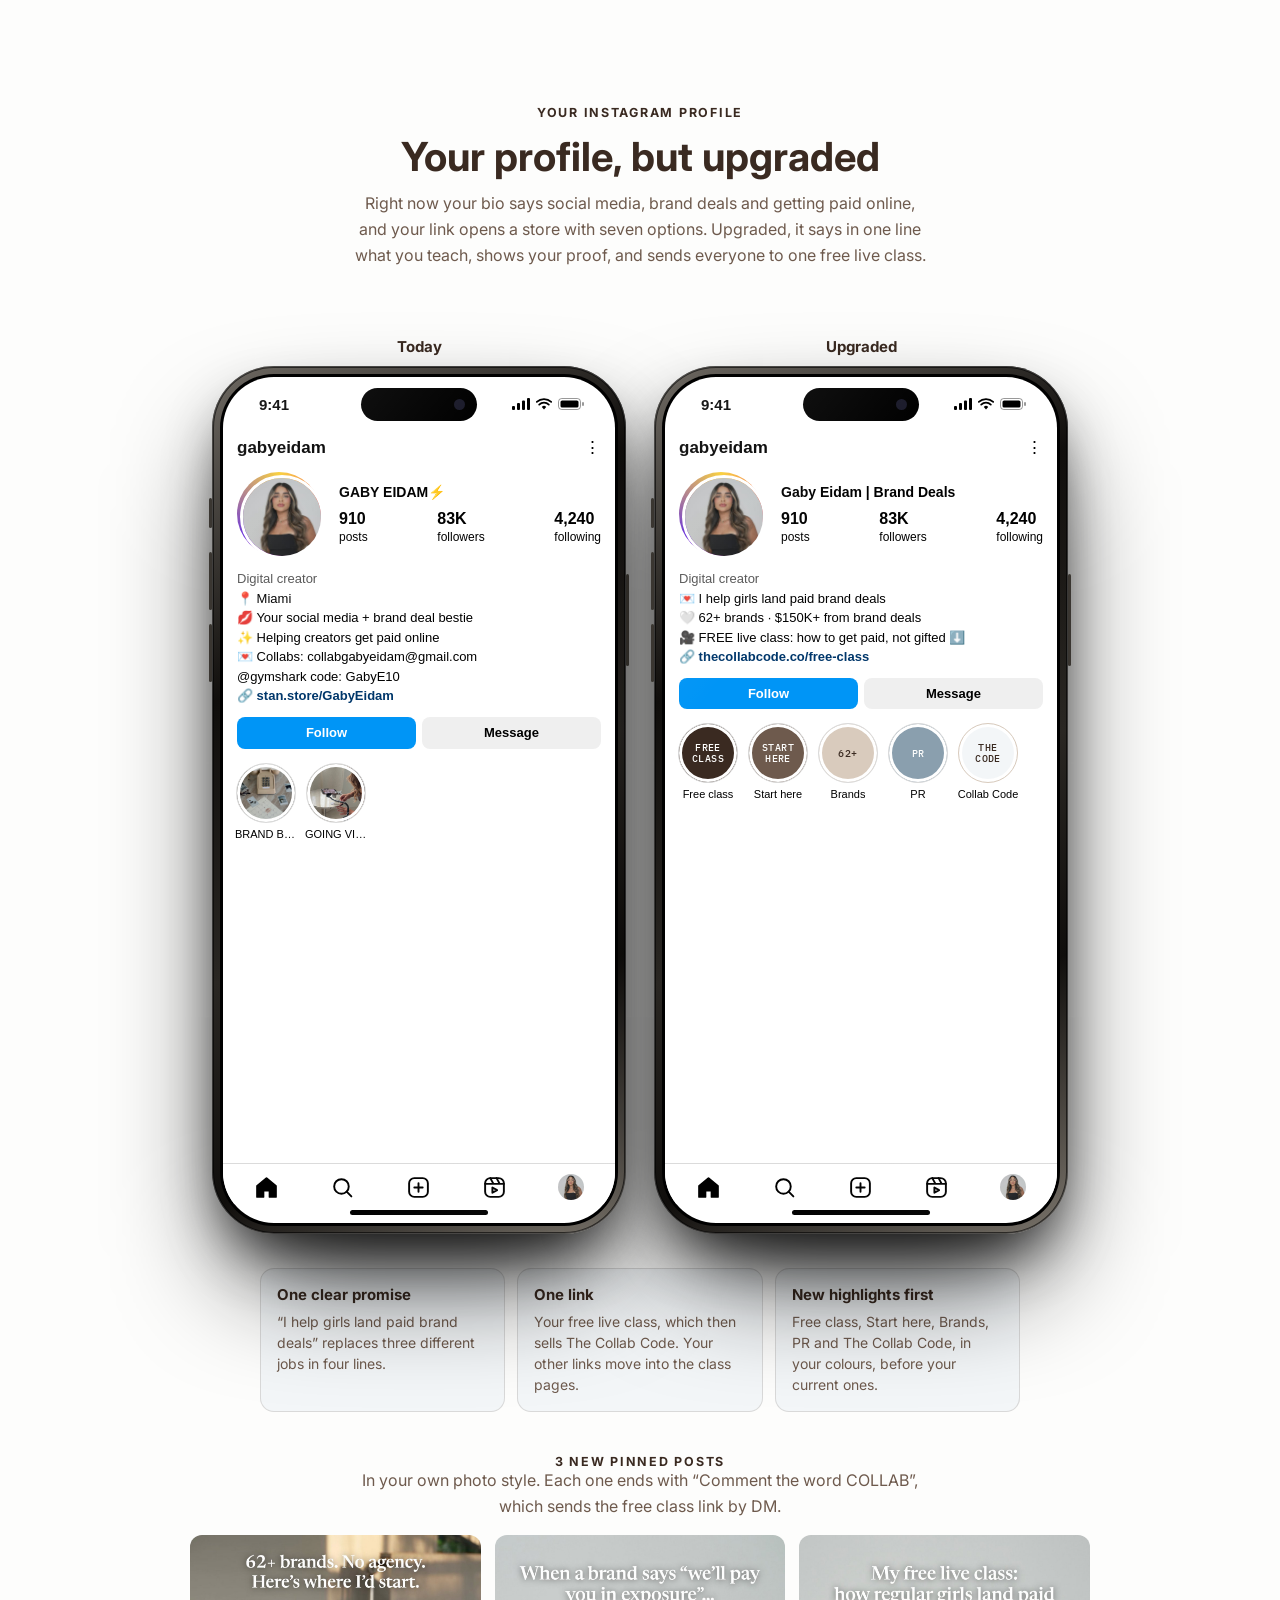
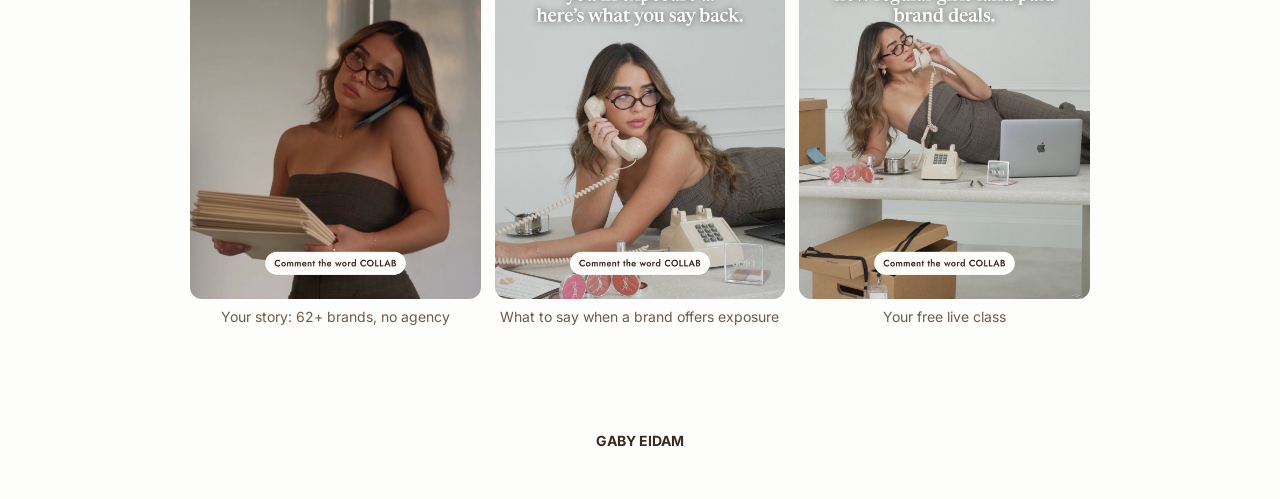
==== ig-profile/index.html @ 68d28402 "Gaby Eidam pitch site Co-Authored-By: Claude Opus 5.5 <noreply@anthropic.com>" ====
<!doctype html>
<html lang="en">
<head>
  <meta charset="utf-8" />
  <meta name="viewport" content="width=device-width, initial-scale=1" />
  <title>Instagram profile &middot; Gaby Eidam</title>
  <meta name="robots" content="noindex" />
  <link rel="icon" href="../assets/img/favicon.png" type="image/png" />
  <link rel="apple-touch-icon" href="../assets/img/apple-touch-icon.png" />
  <link rel="preconnect" href="https://fonts.googleapis.com" /><link href="https://fonts.googleapis.com/css2?family=Inter:wght@400;600;700&display=swap" rel="stylesheet" />
  <style>@font-face{font-family:"SF Pro Display Bold";src:url("https://framerusercontent.com/assets/e2xSj9IcJ8dsIvELAZDx3LfWno.woff2");font-display:swap;font-weight:700}</style>
  <link rel="stylesheet" href="../assets/phone-prof.css" />
  <style>
  html,body{background:#fdfdfc;color:#3a2a21;margin:0}
  .sa__intro{text-align:center;padding:44px 16px 12px}
  .eyebrow{color:#3a2a21;font:700 .78rem/1 Inter,sans-serif;letter-spacing:.14em;text-transform:uppercase;margin:0}
  .sa__title{font:700 clamp(28px,5vw,40px)/1.1 "SF Pro Display Bold",Inter,sans-serif;margin:.4em 0 .3em;color:#3a2a21}
  .sa__note{color:#6e5a4d;max-width:580px;margin:0 auto 14px;font:400 16px/1.6 Inter,sans-serif}
  .ads2{display:flex;flex-wrap:wrap;justify-content:center;gap:28px}.stage .ads2{width:min(1280px,calc(100vw - 32px))}.ads2>div{min-width:0}
  .adlab{text-align:center;font:700 15px/1 Inter,sans-serif;color:#3a2a21;margin:0 0 12px}.adlab.new{color:#3a2a21}
  .why{max-width:760px;margin:34px auto 0;padding:0 16px;display:grid;grid-template-columns:repeat(3,minmax(0,1fr));gap:12px}
  .why div{background:#f3f6f8;border:1px solid rgba(58,42,33,.14);border-radius:14px;padding:16px}
  .why b{display:block;font:700 15px/1.3 "SF Pro Display Bold",Inter,sans-serif;margin-bottom:6px}.why span{font:400 14px/1.5 Inter,sans-serif;color:#6e5a4d}
  @media(max-width:700px){.why{grid-template-columns:1fr}}
  .brandfoot{text-align:center;padding:34px 16px 50px;color:#6e5a4d;font:400 14px Inter,sans-serif}.brandfoot b{color:#3a2a21}
  .hli i{font-size:18px}
  </style>
<style>
.feed--prof{overflow:hidden}.prof{font:13px/1.35 -apple-system,"Helvetica Neue",Arial,sans-serif;color:#000;background:#fff}
.ptop{display:flex;justify-content:space-between;padding:6px 14px 8px;font-size:17px}.ptop b{font-weight:700}
.phead{display:flex;align-items:center;gap:18px;padding:4px 14px}.pav{width:78px;height:78px;border-radius:50%;padding:3px;background:conic-gradient(#f9ce34,#ee2a7b,#6228d7,#f9ce34);flex:none}
.pav img{width:100%;height:100%;border-radius:50%;object-fit:cover;border:3px solid #fff}
.pright{flex:1;min-width:0;display:flex;flex-direction:column;gap:6px}.pname{font-size:14px}.pstats{display:flex;justify-content:space-between}.pstats span{align-items:flex-start!important}.pstats span{display:flex;flex-direction:column;align-items:center;font-size:12px}.pstats b{font-size:16px}
.pbio{padding:8px 14px 0}.pbio p{margin:2px 0}.pcat{color:#555}.plink{color:#00376b;font-weight:600;word-break:break-all}
.pbtn{display:flex;gap:6px;padding:10px 14px}.pbtn span{flex:1;text-align:center;background:#efefef;border-radius:8px;padding:7px 0;font-weight:600}.pbtn .fol{background:#0095f6;color:#fff}
.hl{display:flex;gap:12px;padding:4px 14px 10px;overflow:hidden}.hli{display:flex;flex-direction:column;align-items:center;gap:4px;width:58px;flex:none}
.hli i{width:58px;height:58px;border-radius:50%;border:1px solid #dbdbdb;box-shadow:inset 0 0 0 3px #fff;display:flex;align-items:center;justify-content:center;color:#fff;font-style:normal;font-size:20px}
.hli b{font-weight:400;font-size:11px;white-space:nowrap;overflow:hidden;text-overflow:ellipsis;max-width:62px}
.ptabs{display:flex;border-top:1px solid #dbdbdb}.ptabs span{flex:1;text-align:center;padding:8px 0;color:#999;font-size:16px}.ptabs .on{color:#000;border-bottom:1px solid #000}
.grid3{display:grid;grid-template-columns:repeat(3,1fr);gap:2px}.gc{position:relative;aspect-ratio:4/5;overflow:hidden;background:#eee}.gc img{width:100%;height:100%;object-fit:cover;display:block}
.gc .pin,.gc .rl{position:absolute;top:6px;right:6px;width:16px;height:16px;filter:drop-shadow(0 1px 2px rgba(0,0,0,.5))}.gc .rl{right:6px}.gc .pin+.rl{right:26px}
</style>
<style>.sh{max-width:900px;margin:44px auto 0;padding:0 20px;text-align:center}.sh__row{display:flex;gap:14px;justify-content:center;margin:16px 0 14px}.sh__row img{width:min(30%,220px);aspect-ratio:9/16;object-fit:cover;border-radius:14px;box-shadow:0 18px 36px -22px rgba(30,26,34,.45)}.sh__note{font-family:Inter,sans-serif;color:var(--muted,#6e5a4d);max-width:520px;margin:0 auto;line-height:1.55}</style>

<link href="https://fonts.googleapis.com/css2?family=IBM+Plex+Mono:wght@500&display=swap" rel="stylesheet">
<style>
.hli i{line-height:1.1}
.pins{max-width:900px;margin:44px auto 0;padding:0 16px;text-align:center}
.pins__row{display:grid;grid-template-columns:repeat(3,minmax(0,1fr));gap:14px;margin-top:16px}
.pins figure{margin:0}.pins img{width:100%;aspect-ratio:4/5;object-fit:cover;border-radius:12px;display:block}
.pins figcaption{font:400 14px/1.4 Inter,sans-serif;color:#6e5a4d;margin-top:8px}
@media(max-width:640px){.pins__row{grid-template-columns:1fr;max-width:340px;margin-inline:auto}}
</style>
</head>
<body>
  <main class="page">
    <section class="sa">
      <div class="sa__intro">
        <p class="eyebrow">Your Instagram profile</p>
        <h1 class="sa__title">Your profile, but upgraded</h1>
        <p class="sa__note">Right now your bio says social media, brand deals and getting paid online, and your link opens a store with seven options. Upgraded, it says in one line what you teach, shows your proof, and sends everyone to one free live class.</p>
      </div>
      <div class="stage"><div class="ads2"><div class="adcol"><p class="adlab">Today</p><div class="phone-wrap" id="pf1"><div class="iphone"><span class="btn-side l" style="top:132px;height:30px"></span><span class="btn-side l" style="top:186px;height:58px"></span><span class="btn-side l" style="top:258px;height:58px"></span><span class="btn-side r" style="top:208px;height:92px"></span><div class="screen"><div class="status"><span>9:41</span><span class="island"></span><span class="ic"><svg viewBox="0 0 18 12"><rect x="0" y="8" width="3" height="4" rx="1" fill="#000"/><rect x="5" y="5" width="3" height="7" rx="1" fill="#000"/><rect x="10" y="2.5" width="3" height="9.5" rx="1" fill="#000"/><rect x="15" y="0" width="3" height="12" rx="1" fill="#000"/></svg><svg viewBox="0 0 16 12"><path d="M8 11.5l2.2-2.6a3.2 3.2 0 0 0-4.4 0z" fill="#000"/><path d="M3.2 6.6a6.8 6.8 0 0 1 9.6 0" stroke="#000" stroke-width="1.8" fill="none" stroke-linecap="round"/><path d="M.8 3.9a10.5 10.5 0 0 1 14.4 0" stroke="#000" stroke-width="1.8" fill="none" stroke-linecap="round"/></svg><svg viewBox="0 0 27 12"><rect x=".5" y=".5" width="22" height="11" rx="3.2" fill="none" stroke="#000" opacity=".4"/><rect x="2.5" y="2.5" width="18" height="7" rx="1.6" fill="#000"/><rect x="24" y="4" width="2" height="4" rx="1" fill="#000" opacity=".4"/></svg></span></div>
              <div class="feed feed--prof"><div class="prof">
  <div class="ptop"><b>gabyeidam</b><span>&#8942;</span></div>
  <div class="phead"><span class="pav"><img src="../assets/img/pfp.jpg" alt=""></span>
    <div class="pright"><b class="pname">GABY EIDAM&#9889;&#65039;</b><div class="pstats"><span><b>910</b>posts</span><span><b>83K</b>followers</span><span><b>4,240</b>following</span></div></div></div>
  <div class="pbio"><p class="pcat">Digital creator</p><p>&#128205; Miami</p><p>&#128139; Your social media + brand deal bestie</p><p>&#10024; Helping creators get paid online</p><p>&#128140; Collabs: collabgabyeidam@gmail.com</p><p>@gymshark code: GabyE10</p><p class="plink">&#128279; stan.store/GabyEidam</p></div>
  <div class="pbtn"><span class="fol">Follow</span><span>Message</span></div>
  <div class="hl"><span class="hli"><i style="background:url(../assets/img/deck/g-file.jpg) center 25%/cover"></i><b>BRAND BLUEPRINT</b></span><span class="hli"><i style="background:url(../assets/img/deck/g-ring.jpg) center 25%/cover"></i><b>GOING VIRAL</b></span></div>
</div></div><div class="tabbar"><svg viewBox="0 0 24 24"><path d="M3 10.5L12 3l9 7.5V21h-6v-6H9v6H3z" fill="#000"/></svg><svg viewBox="0 0 24 24"><circle cx="11" cy="11" r="7"/><path d="M20.5 20.5l-4.5-4.5"/></svg><svg viewBox="0 0 24 24"><rect x="3" y="3" width="18" height="18" rx="5"/><path d="M12 8v8M8 12h8"/></svg><svg viewBox="0 0 24 24"><rect x="3" y="3" width="18" height="18" rx="5"/><path d="M3 8.5h18M8 3l3 5.5M14 3l3 5.5M10 12v5l4.5-2.5z"/></svg><img class="me" src="../assets/img/pfp.jpg" alt="" /></div>
              <div class="homebar"></div></div></div></div></div><div class="adcol"><p class="adlab new">Upgraded</p><div class="phone-wrap" id="pf2"><div class="iphone"><span class="btn-side l" style="top:132px;height:30px"></span><span class="btn-side l" style="top:186px;height:58px"></span><span class="btn-side l" style="top:258px;height:58px"></span><span class="btn-side r" style="top:208px;height:92px"></span><div class="screen"><div class="status"><span>9:41</span><span class="island"></span><span class="ic"><svg viewBox="0 0 18 12"><rect x="0" y="8" width="3" height="4" rx="1" fill="#000"/><rect x="5" y="5" width="3" height="7" rx="1" fill="#000"/><rect x="10" y="2.5" width="3" height="9.5" rx="1" fill="#000"/><rect x="15" y="0" width="3" height="12" rx="1" fill="#000"/></svg><svg viewBox="0 0 16 12"><path d="M8 11.5l2.2-2.6a3.2 3.2 0 0 0-4.4 0z" fill="#000"/><path d="M3.2 6.6a6.8 6.8 0 0 1 9.6 0" stroke="#000" stroke-width="1.8" fill="none" stroke-linecap="round"/><path d="M.8 3.9a10.5 10.5 0 0 1 14.4 0" stroke="#000" stroke-width="1.8" fill="none" stroke-linecap="round"/></svg><svg viewBox="0 0 27 12"><rect x=".5" y=".5" width="22" height="11" rx="3.2" fill="none" stroke="#000" opacity=".4"/><rect x="2.5" y="2.5" width="18" height="7" rx="1.6" fill="#000"/><rect x="24" y="4" width="2" height="4" rx="1" fill="#000" opacity=".4"/></svg></span></div>
              <div class="feed feed--prof"><div class="prof">
  <div class="ptop"><b>gabyeidam</b><span>&#8942;</span></div>
  <div class="phead"><span class="pav"><img src="../assets/img/pfp.jpg" alt=""></span>
    <div class="pright"><b class="pname">Gaby Eidam | Brand Deals</b><div class="pstats"><span><b>910</b>posts</span><span><b>83K</b>followers</span><span><b>4,240</b>following</span></div></div></div>
  <div class="pbio"><p class="pcat">Digital creator</p><p>&#128140; I help girls land paid brand deals</p><p>&#129293; 62+ brands &middot; $150K+ from brand deals</p><p>&#127909; FREE live class: how to get paid, not gifted &#11015;&#65039;</p><p class="plink">&#128279; thecollabcode.co/free-class</p></div>
  <div class="pbtn"><span class="fol">Follow</span><span>Message</span></div>
  <div class="hl"><span class="hli"><i style="background:#3a2a21;color:#fdfdfc;font:500 10px/1.15 'IBM Plex Mono',monospace;letter-spacing:.04em;text-align:center">FREE<br>CLASS</i><b>Free class</b></span><span class="hli"><i style="background:#6e5a4d;color:#fdfdfc;font:500 10px/1.15 'IBM Plex Mono',monospace;letter-spacing:.04em;text-align:center">START<br>HERE</i><b>Start here</b></span><span class="hli"><i style="background:#d9cbbd;color:#3a2a21;font:500 10px/1.15 'IBM Plex Mono',monospace;letter-spacing:.04em;text-align:center">62+</i><b>Brands</b></span><span class="hli"><i style="background:#8a9fae;color:#fdfdfc;font:500 10px/1.15 'IBM Plex Mono',monospace;letter-spacing:.04em;text-align:center">PR</i><b>PR</b></span><span class="hli"><i style="background:#f3f6f8;color:#3a2a21;font:500 10px/1.15 'IBM Plex Mono',monospace;letter-spacing:.04em;text-align:center;border:1px solid #d9cbbd">THE<br>CODE</i><b>Collab Code</b></span></div>
</div></div><div class="tabbar"><svg viewBox="0 0 24 24"><path d="M3 10.5L12 3l9 7.5V21h-6v-6H9v6H3z" fill="#000"/></svg><svg viewBox="0 0 24 24"><circle cx="11" cy="11" r="7"/><path d="M20.5 20.5l-4.5-4.5"/></svg><svg viewBox="0 0 24 24"><rect x="3" y="3" width="18" height="18" rx="5"/><path d="M12 8v8M8 12h8"/></svg><svg viewBox="0 0 24 24"><rect x="3" y="3" width="18" height="18" rx="5"/><path d="M3 8.5h18M8 3l3 5.5M14 3l3 5.5M10 12v5l4.5-2.5z"/></svg><img class="me" src="../assets/img/pfp.jpg" alt="" /></div>
              <div class="homebar"></div></div></div></div></div></div></div>
      <div class="why">
        <div><b>One clear promise</b><span>&ldquo;I help girls land paid brand deals&rdquo; replaces three different jobs in four lines.</span></div>
        <div><b>One link</b><span>Your free live class, which then sells The Collab Code. Your other links move into the class pages.</span></div>
        <div><b>New highlights first</b><span>Free class, Start here, Brands, PR and The Collab Code, in your colours, before your current ones.</span></div>
      </div>
      <div class="pins">
        <p class="eyebrow">3 new pinned posts</p>
        <p class="sa__note">In your own photo style. Each one ends with &ldquo;Comment the word COLLAB&rdquo;, which sends the free class link by DM.</p>
        <div class="pins__row"><figure><img src="../assets/img/post/pin1.jpg?v=1" alt="Pinned post 1"><figcaption>Your story: 62+ brands, no agency</figcaption></figure><figure><img src="../assets/img/post/pin2.jpg?v=1" alt="Pinned post 2"><figcaption>What to say when a brand offers exposure</figcaption></figure><figure><img src="../assets/img/post/pin3.jpg?v=1" alt="Pinned post 3"><figcaption>Your free live class</figcaption></figure></div>
      </div>
    </section>
  </main>
  <footer class="brandfoot"><b>GABY EIDAM</b></footer>
  <script>history.scrollRestoration='manual';scrollTo(0,0)</script>
</body>
</html>
---- assets/phone-prof.css ----
/* In-feed phone mock (static ad + carousel). Shell per references/in-feed-phone-mock.md */
.sa { position: relative; overflow: hidden; padding: clamp(46px, 7vh, 84px) 0 clamp(56px, 8vh, 96px); }
.sa__glow { position: absolute; top: 0; left: 50%; transform: translateX(-50%); width: min(900px, 120vw); height: 520px; pointer-events: none;
  background: radial-gradient(50% 50% at 50% 50%, rgba(160, 120, 180, 0.2), transparent 70%); }
.sa__intro { position: relative; text-align: center; margin-bottom: clamp(30px, 5vh, 48px); padding: 0 20px; }
.sa__title { font-family: var(--display); font-weight: 500; font-size: clamp(1.9rem, 4vw, 2.6rem); line-height: 1.1; color: var(--ink); }
.stage { position: relative; display: grid; place-items: center; padding: 0 16px; }
.stage::after { content: ""; position: absolute; bottom: -18px; left: 50%; transform: translateX(-50%); width: 420px; max-width: 80vw; height: 60px; background: rgba(0,0,0,.7); filter: blur(28px); border-radius: 50%; z-index: -1; }
.phone-wrap { position: relative; }
.iphone { --w: 392px; --r: 62px; position: relative; width: var(--w); max-width: calc(100vw - 32px); aspect-ratio: 392 / 846; border-radius: var(--r); padding: 11px;
  background: linear-gradient(148deg, #6f6a63, #100e0c 30%, #2a2723 55%, #100e0c 75%, #7b756c);
  box-shadow: inset 0 0 0 1px rgba(255,255,255,.18), inset 0 0 0 2px rgba(0,0,0,.6), 0 60px 120px -30px rgba(0,0,0,.95), 0 30px 60px -20px rgba(0,0,0,.8); }
.iphone::before { content: ""; position: absolute; inset: 8px; border-radius: calc(var(--r) - 8px); background: #000; }
.iphone::after { content: ""; position: absolute; inset: 11px; border-radius: calc(var(--r) - 11px); z-index: 6; pointer-events: none; background: linear-gradient(128deg, rgba(255,255,255,.12), transparent 28%, transparent 70%, rgba(255,255,255,.05)); }
.btn-side { position: absolute; width: 3px; border-radius: 2px; background: #3a3631; }
.btn-side.l { left: -3px; } .btn-side.r { right: -3px; }
.screen { position: relative; z-index: 2; height: 100%; display: flex; flex-direction: column; border-radius: calc(var(--r) - 11px); overflow: hidden; background: #fff; color: #000;
  font-family: -apple-system, BlinkMacSystemFont, "SF Pro Text", "Helvetica Neue", Arial, sans-serif; font-size: 13px; }
.status { position: relative; height: 54px; flex: none; display: flex; align-items: center; justify-content: space-between; padding: 0 30px 0 36px; font-weight: 600; font-size: 15px; }
.island { position: absolute; left: 50%; top: 11px; transform: translateX(-50%); width: 116px; height: 33px; border-radius: 20px; background: #000; }
.island::after { content: ""; position: absolute; right: 12px; top: 11px; width: 11px; height: 11px; border-radius: 50%; background: #1a1a2a; }
.status svg { height: 12px; width: auto; }
.status .ic { display: flex; gap: 6px; align-items: center; }
.ig-top { flex: none; display: flex; align-items: center; justify-content: space-between; padding: 2px 14px 8px; }
.ig-logo { font-family: "Snell Roundhand", "Segoe Script", cursive; font-size: 30px; font-weight: 600; line-height: 1; }
.ig-top .ic { display: flex; gap: 18px; align-items: center; position: relative; }
.ig-top svg, .actions svg, .tabbar svg { width: 25px; height: 25px; fill: none; stroke: #000; stroke-width: 1.85; stroke-linecap: round; stroke-linejoin: round; }
.ig-badge { position: absolute; right: -7px; top: -6px; min-width: 18px; height: 18px; border-radius: 9px; background: #ff3040; color: #fff; font-size: 11px; font-weight: 700; display: grid; place-items: center; border: 2px solid #fff; }
.feed { flex: 1; overflow: hidden; }
.post-head { display: flex; align-items: center; gap: 10px; padding: 8px 12px; }
.avatar-ring { width: 36px; height: 36px; border-radius: 50%; padding: 2px; background: conic-gradient(from 200deg, #feda75, #fa7e1e, #d62976, #962fbf, #4f5bd5, #feda75); flex: none; }
.avatar-ring img { width: 100%; height: 100%; border-radius: 50%; border: 2px solid #fff; object-fit: cover; }
.who { flex: 1; line-height: 1.2; }
.who b { font-size: 13.5px; display: inline-flex; align-items: center; gap: 4px; }
.who small { display: block; color: #737373; font-size: 11.5px; }
.verified { width: 13px; height: 13px; }
.dots3 { font-weight: 700; letter-spacing: 1px; font-size: 16px; }
.post-media { position: relative; display: block; width: 100%; aspect-ratio: 1 / 1; background: #000; overflow: hidden; }
.post-media img { width: 100%; height: 100%; object-fit: cover; display: block; }
.cta-strip { display: flex; align-items: center; justify-content: space-between; padding: 11px 12px; background: #fafafa; border-bottom: .5px solid #dbdbdb; font-weight: 600; font-size: 14px; color: #000; text-decoration: none; }
.cta-strip i { width: 8px; height: 8px; border-right: 2px solid #000; border-bottom: 2px solid #000; transform: rotate(-45deg); }
.actions { position: relative; display: flex; align-items: center; gap: 14px; padding: 9px 12px 4px; }
.actions .spacer { flex: 1; }
.likes { padding: 2px 12px; font-weight: 600; font-size: 13.5px; }
.caption { padding: 2px 12px; font-size: 13.5px; line-height: 1.35; }
.caption .more { color: #737373; }
.comments, .stamp { padding: 3px 12px 0; color: #737373; font-size: 13px; }
.stamp { font-size: 11px; }
.tabbar { flex: none; display: flex; justify-content: space-around; align-items: center; padding: 10px 6px 4px; border-top: .5px solid #dbdbdb; background: #fff; }
.tabbar .me { width: 26px; height: 26px; border-radius: 50%; object-fit: cover; }
.homebar { flex: none; width: 138px; height: 5px; border-radius: 3px; background: #000; margin: 6px auto 8px; }
/* carousel inside the media slot */
.post-media--car { aspect-ratio: 4 / 5; }
.ctrack { display: flex; height: 100%; overflow-x: auto; scroll-snap-type: x mandatory; scrollbar-width: none; overscroll-behavior-x: contain; }
.ctrack::-webkit-scrollbar { display: none; }
.ctrack img { flex: 0 0 100%; width: 100%; height: 100%; object-fit: cover; scroll-snap-align: start; }
.cnav { position: absolute; top: 50%; transform: translateY(-50%); width: 26px; height: 26px; border-radius: 50%; border: 0; background: rgba(255,255,255,.85); display: grid; place-items: center; cursor: pointer; transition: opacity .2s; }
.cnav::before { content: ""; width: 7px; height: 7px; border-right: 2px solid #262626; border-bottom: 2px solid #262626; }
.cnav.prev { left: 8px; } .cnav.prev::before { transform: rotate(135deg); margin-left: 3px; }
.cnav.next { right: 8px; } .cnav.next::before { transform: rotate(-45deg); margin-right: 3px; }
.cnav[disabled] { opacity: 0; pointer-events: none; }
.ig-count { position: absolute; top: 12px; right: 12px; padding: 3px 9px; border-radius: 12px; background: rgba(0,0,0,.6); color: #fff; font-size: 12px; font-weight: 600; }
.cdots { position: absolute; left: 50%; top: 50%; transform: translate(-50%, -50%); display: flex; gap: 4px; }
.cdots span { width: 6px; height: 6px; border-radius: 50%; background: #c7c7c7; }
.cdots span.on { background: #0095f6; }
.hint { text-align: center; margin-top: 34px; color: var(--muted); font-size: .9rem; }
/* callout */
.callout { position: absolute; left: 100%; top: 64%; width: 230px; margin-left: 14px; pointer-events: none; transition: opacity .3s; }
.callout svg { width: 120px; height: 70px; overflow: visible; }
.callout .ln { fill: none; stroke: var(--ink); stroke-width: 2; stroke-linecap: round; stroke-dasharray: 200; stroke-dashoffset: 0; }
.bubble { display: inline-block; margin-top: 4px; padding: 10px 16px; border-radius: 14px; background: linear-gradient(120deg, var(--accent), #e04556); color: var(--accent-ink); font-family: var(--display); font-style: italic; font-size: 1.15rem; transform: rotate(-3deg); }
html.js .rv .ln { stroke-dashoffset: 200; transition: stroke-dashoffset .9s var(--ease) .35s; }
html.js .rv.is-in .ln { stroke-dashoffset: 0; }
.phone-wrap.swiped .callout { opacity: 0; }
@media (max-width: 980px) {
  .callout { position: static; margin: 22px auto 0; text-align: center; width: auto; }
  .callout svg { display: none; }
}
@media (max-width: 460px) { .iphone { --w: 320px; --r: 50px; } }
@media (prefers-reduced-motion: reduce) { html.js .rv .ln { transition: none; stroke-dashoffset: 0; } }

/* Urania: two phones side by side */
.stage .ads2{width:min(920px,calc(100vw - 32px));margin:0 auto;align-items:flex-start}
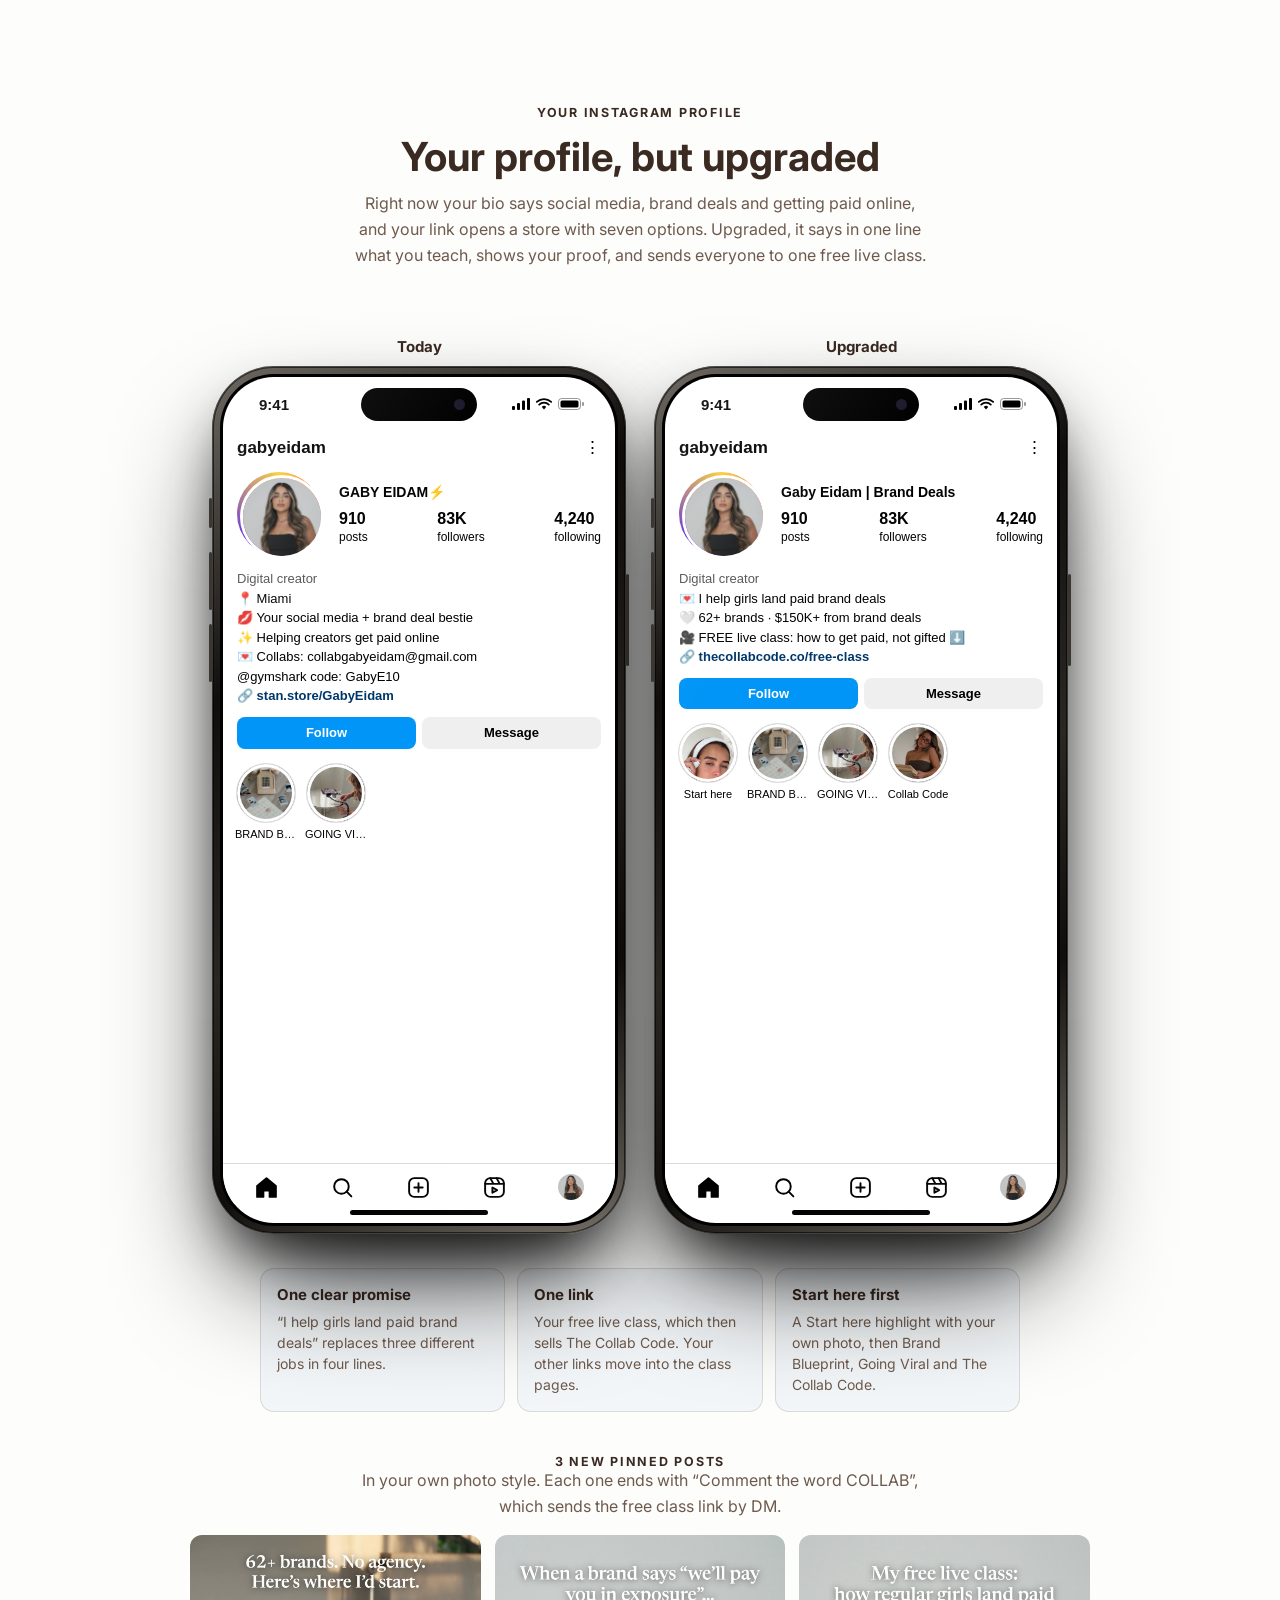
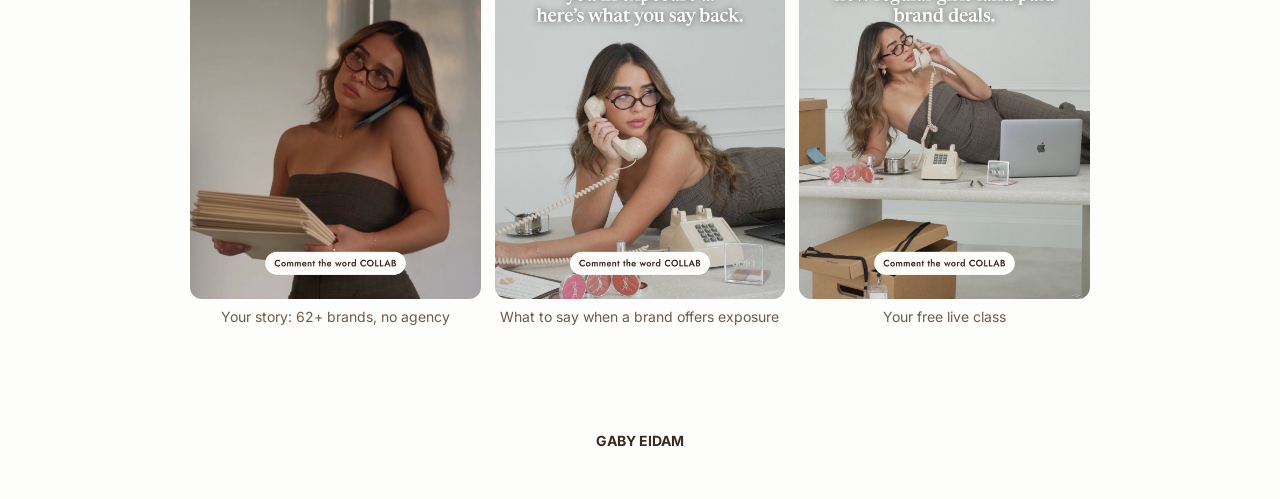
==== commit 5630c943: "IG mockup: photo highlight covers, Start here first Co-Authored-By: Claude Opus 5.5 <noreply@anthrop" ====
--- a/ig-profile/index.html
+++ b/ig-profile/index.html
@@ -51,6 +51,16 @@
 .pins figcaption{font:400 14px/1.4 Inter,sans-serif;color:#6e5a4d;margin-top:8px}
 @media(max-width:640px){.pins__row{grid-template-columns:1fr;max-width:340px;margin-inline:auto}}
 </style>
+
+<link href="https://fonts.googleapis.com/css2?family=IBM+Plex+Mono:wght@500&display=swap" rel="stylesheet">
+<style>
+.hli i{line-height:1.1}
+.pins{max-width:900px;margin:44px auto 0;padding:0 16px;text-align:center}
+.pins__row{display:grid;grid-template-columns:repeat(3,minmax(0,1fr));gap:14px;margin-top:16px}
+.pins figure{margin:0}.pins img{width:100%;aspect-ratio:4/5;object-fit:cover;border-radius:12px;display:block}
+.pins figcaption{font:400 14px/1.4 Inter,sans-serif;color:#6e5a4d;margin-top:8px}
+@media(max-width:640px){.pins__row{grid-template-columns:1fr;max-width:340px;margin-inline:auto}}
+</style>
 </head>
 <body>
   <main class="page">
@@ -76,13 +86,13 @@
     <div class="pright"><b class="pname">Gaby Eidam | Brand Deals</b><div class="pstats"><span><b>910</b>posts</span><span><b>83K</b>followers</span><span><b>4,240</b>following</span></div></div></div>
   <div class="pbio"><p class="pcat">Digital creator</p><p>&#128140; I help girls land paid brand deals</p><p>&#129293; 62+ brands &middot; $150K+ from brand deals</p><p>&#127909; FREE live class: how to get paid, not gifted &#11015;&#65039;</p><p class="plink">&#128279; thecollabcode.co/free-class</p></div>
   <div class="pbtn"><span class="fol">Follow</span><span>Message</span></div>
-  <div class="hl"><span class="hli"><i style="background:#3a2a21;color:#fdfdfc;font:500 10px/1.15 'IBM Plex Mono',monospace;letter-spacing:.04em;text-align:center">FREE<br>CLASS</i><b>Free class</b></span><span class="hli"><i style="background:#6e5a4d;color:#fdfdfc;font:500 10px/1.15 'IBM Plex Mono',monospace;letter-spacing:.04em;text-align:center">START<br>HERE</i><b>Start here</b></span><span class="hli"><i style="background:#d9cbbd;color:#3a2a21;font:500 10px/1.15 'IBM Plex Mono',monospace;letter-spacing:.04em;text-align:center">62+</i><b>Brands</b></span><span class="hli"><i style="background:#8a9fae;color:#fdfdfc;font:500 10px/1.15 'IBM Plex Mono',monospace;letter-spacing:.04em;text-align:center">PR</i><b>PR</b></span><span class="hli"><i style="background:#f3f6f8;color:#3a2a21;font:500 10px/1.15 'IBM Plex Mono',monospace;letter-spacing:.04em;text-align:center;border:1px solid #d9cbbd">THE<br>CODE</i><b>Collab Code</b></span></div>
+  <div class="hl"><span class="hli"><i style="background:url(../assets/img/deck/g-headband.jpg) center 25%/cover"></i><b>Start here</b></span><span class="hli"><i style="background:url(../assets/img/deck/g-file.jpg) center 25%/cover"></i><b>BRAND BLUEPRINT</b></span><span class="hli"><i style="background:url(../assets/img/deck/g-ring.jpg) center 25%/cover"></i><b>GOING VIRAL</b></span><span class="hli"><i style="background:url(../assets/img/deck/g-papers.jpg) center 25%/cover"></i><b>Collab Code</b></span></div>
 </div></div><div class="tabbar"><svg viewBox="0 0 24 24"><path d="M3 10.5L12 3l9 7.5V21h-6v-6H9v6H3z" fill="#000"/></svg><svg viewBox="0 0 24 24"><circle cx="11" cy="11" r="7"/><path d="M20.5 20.5l-4.5-4.5"/></svg><svg viewBox="0 0 24 24"><rect x="3" y="3" width="18" height="18" rx="5"/><path d="M12 8v8M8 12h8"/></svg><svg viewBox="0 0 24 24"><rect x="3" y="3" width="18" height="18" rx="5"/><path d="M3 8.5h18M8 3l3 5.5M14 3l3 5.5M10 12v5l4.5-2.5z"/></svg><img class="me" src="../assets/img/pfp.jpg" alt="" /></div>
               <div class="homebar"></div></div></div></div></div></div></div>
       <div class="why">
         <div><b>One clear promise</b><span>&ldquo;I help girls land paid brand deals&rdquo; replaces three different jobs in four lines.</span></div>
         <div><b>One link</b><span>Your free live class, which then sells The Collab Code. Your other links move into the class pages.</span></div>
-        <div><b>New highlights first</b><span>Free class, Start here, Brands, PR and The Collab Code, in your colours, before your current ones.</span></div>
+        <div><b>Start here first</b><span>A Start here highlight with your own photo, then Brand Blueprint, Going Viral and The Collab Code.</span></div>
       </div>
       <div class="pins">
         <p class="eyebrow">3 new pinned posts</p>
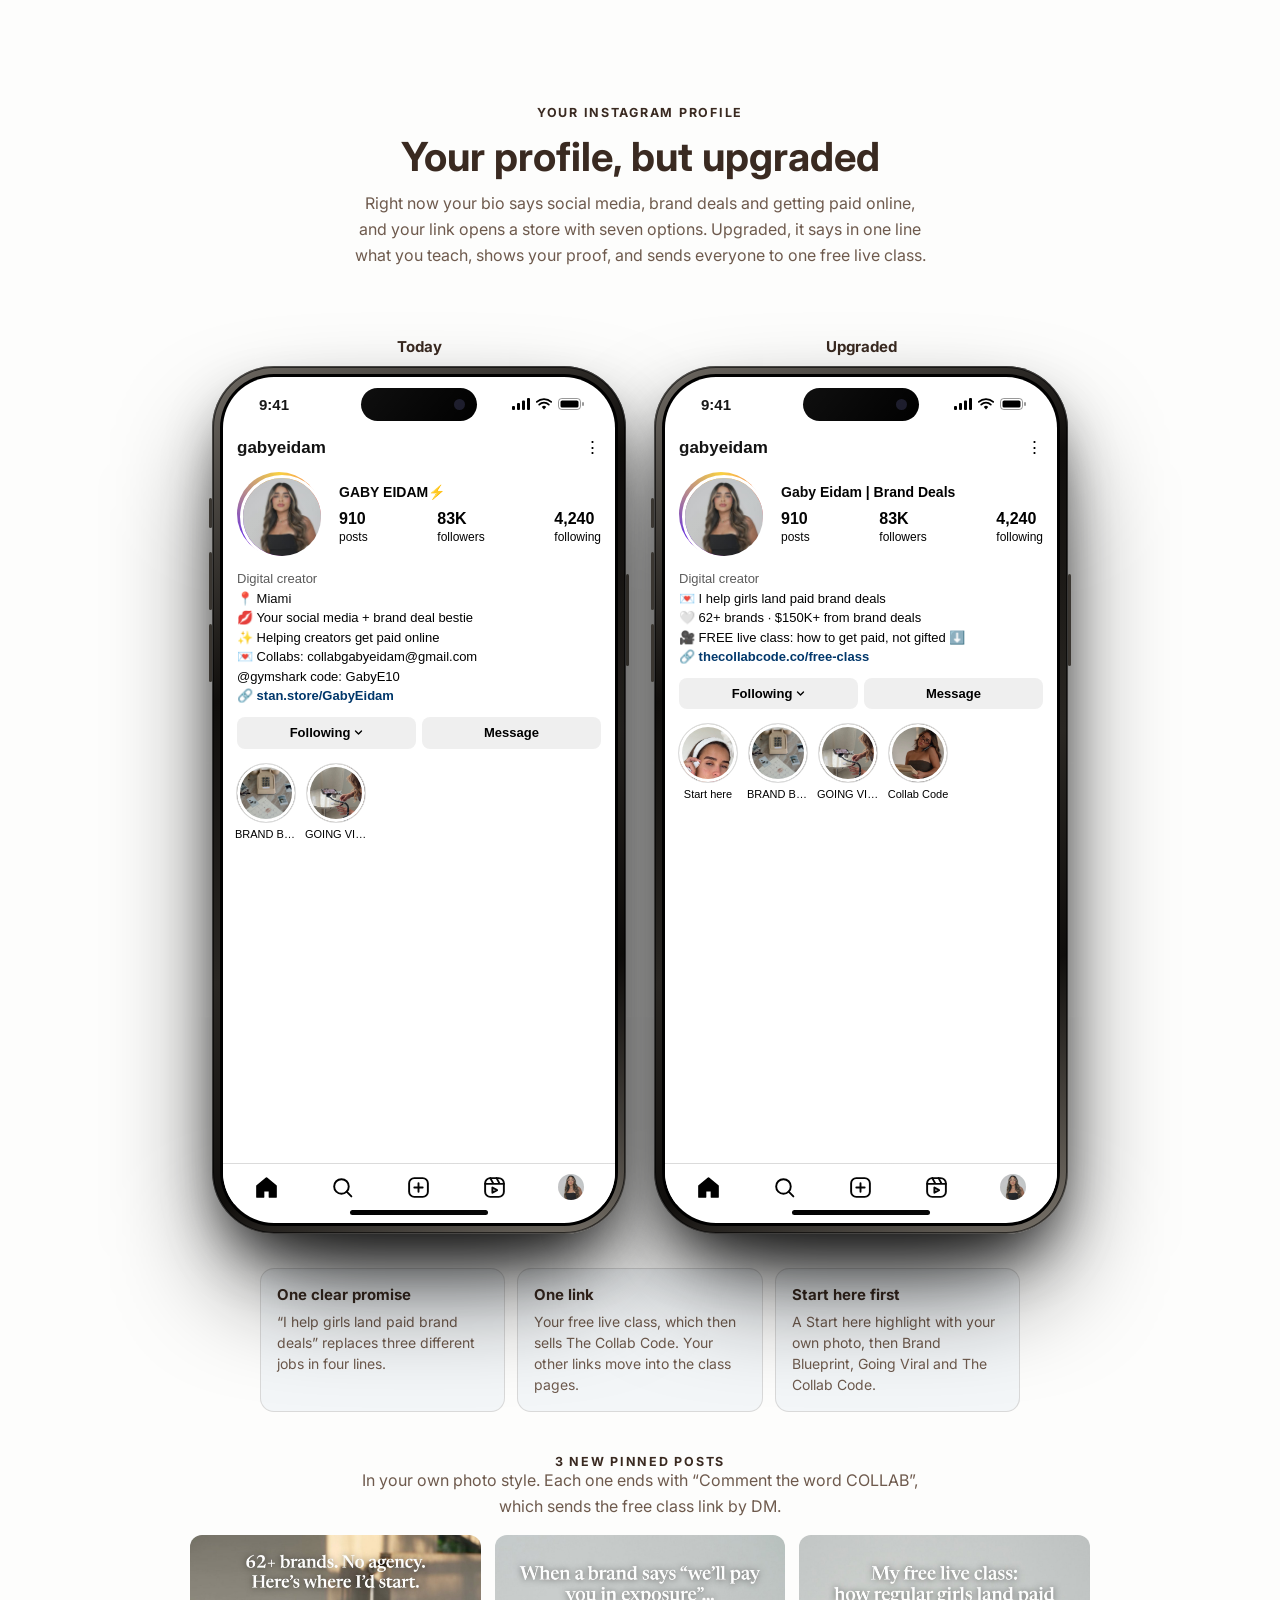
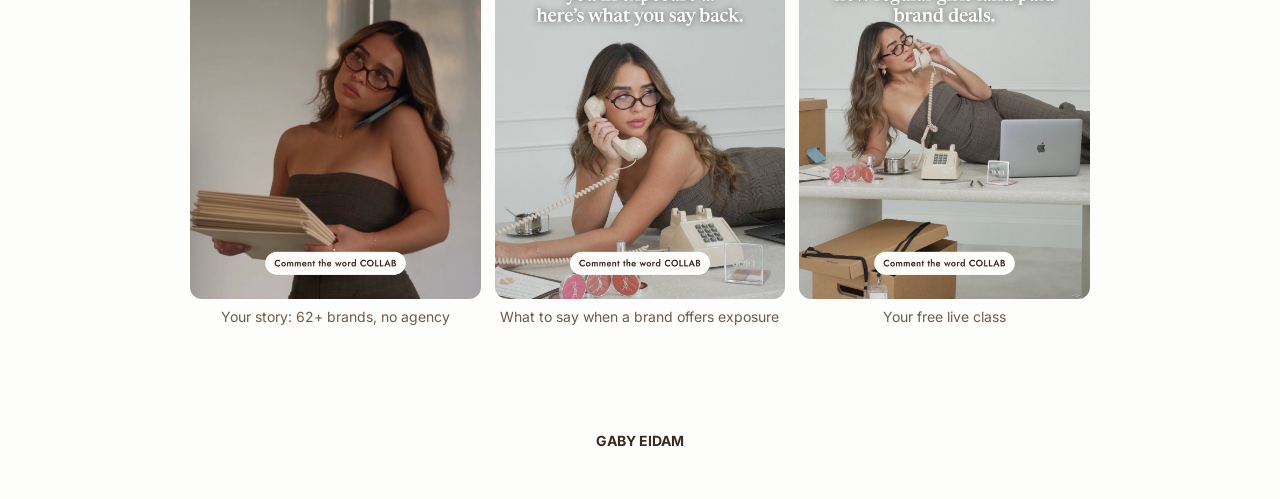
==== commit d4481f1d: "Board link preview, Following on profile" ====
--- a/ig-profile/index.html
+++ b/ig-profile/index.html
@@ -32,7 +32,7 @@
 .pav img{width:100%;height:100%;border-radius:50%;object-fit:cover;border:3px solid #fff}
 .pright{flex:1;min-width:0;display:flex;flex-direction:column;gap:6px}.pname{font-size:14px}.pstats{display:flex;justify-content:space-between}.pstats span{align-items:flex-start!important}.pstats span{display:flex;flex-direction:column;align-items:center;font-size:12px}.pstats b{font-size:16px}
 .pbio{padding:8px 14px 0}.pbio p{margin:2px 0}.pcat{color:#555}.plink{color:#00376b;font-weight:600;word-break:break-all}
-.pbtn{display:flex;gap:6px;padding:10px 14px}.pbtn span{flex:1;text-align:center;background:#efefef;border-radius:8px;padding:7px 0;font-weight:600}.pbtn .fol{background:#0095f6;color:#fff}
+.pbtn{display:flex;gap:6px;padding:10px 14px}.pbtn span{flex:1;text-align:center;background:#efefef;border-radius:8px;padding:7px 0;font-weight:600}.pbtn .fol{background:#efefef;color:#000}
 .hl{display:flex;gap:12px;padding:4px 14px 10px;overflow:hidden}.hli{display:flex;flex-direction:column;align-items:center;gap:4px;width:58px;flex:none}
 .hli i{width:58px;height:58px;border-radius:50%;border:1px solid #dbdbdb;box-shadow:inset 0 0 0 3px #fff;display:flex;align-items:center;justify-content:center;color:#fff;font-style:normal;font-size:20px}
 .hli b{font-weight:400;font-size:11px;white-space:nowrap;overflow:hidden;text-overflow:ellipsis;max-width:62px}
@@ -76,7 +76,7 @@
   <div class="phead"><span class="pav"><img src="../assets/img/pfp.jpg" alt=""></span>
     <div class="pright"><b class="pname">GABY EIDAM&#9889;&#65039;</b><div class="pstats"><span><b>910</b>posts</span><span><b>83K</b>followers</span><span><b>4,240</b>following</span></div></div></div>
   <div class="pbio"><p class="pcat">Digital creator</p><p>&#128205; Miami</p><p>&#128139; Your social media + brand deal bestie</p><p>&#10024; Helping creators get paid online</p><p>&#128140; Collabs: collabgabyeidam@gmail.com</p><p>@gymshark code: GabyE10</p><p class="plink">&#128279; stan.store/GabyEidam</p></div>
-  <div class="pbtn"><span class="fol">Follow</span><span>Message</span></div>
+  <div class="pbtn"><span class="fol">Following<svg viewBox="0 0 12 12" style="width:9px;height:9px;margin-left:4px;vertical-align:0"><path d="M2 4l4 4 4-4" fill="none" stroke="#000" stroke-width="1.8" stroke-linecap="round" stroke-linejoin="round"/></svg></span><span>Message</span></div>
   <div class="hl"><span class="hli"><i style="background:url(../assets/img/deck/g-file.jpg) center 25%/cover"></i><b>BRAND BLUEPRINT</b></span><span class="hli"><i style="background:url(../assets/img/deck/g-ring.jpg) center 25%/cover"></i><b>GOING VIRAL</b></span></div>
 </div></div><div class="tabbar"><svg viewBox="0 0 24 24"><path d="M3 10.5L12 3l9 7.5V21h-6v-6H9v6H3z" fill="#000"/></svg><svg viewBox="0 0 24 24"><circle cx="11" cy="11" r="7"/><path d="M20.5 20.5l-4.5-4.5"/></svg><svg viewBox="0 0 24 24"><rect x="3" y="3" width="18" height="18" rx="5"/><path d="M12 8v8M8 12h8"/></svg><svg viewBox="0 0 24 24"><rect x="3" y="3" width="18" height="18" rx="5"/><path d="M3 8.5h18M8 3l3 5.5M14 3l3 5.5M10 12v5l4.5-2.5z"/></svg><img class="me" src="../assets/img/pfp.jpg" alt="" /></div>
               <div class="homebar"></div></div></div></div></div><div class="adcol"><p class="adlab new">Upgraded</p><div class="phone-wrap" id="pf2"><div class="iphone"><span class="btn-side l" style="top:132px;height:30px"></span><span class="btn-side l" style="top:186px;height:58px"></span><span class="btn-side l" style="top:258px;height:58px"></span><span class="btn-side r" style="top:208px;height:92px"></span><div class="screen"><div class="status"><span>9:41</span><span class="island"></span><span class="ic"><svg viewBox="0 0 18 12"><rect x="0" y="8" width="3" height="4" rx="1" fill="#000"/><rect x="5" y="5" width="3" height="7" rx="1" fill="#000"/><rect x="10" y="2.5" width="3" height="9.5" rx="1" fill="#000"/><rect x="15" y="0" width="3" height="12" rx="1" fill="#000"/></svg><svg viewBox="0 0 16 12"><path d="M8 11.5l2.2-2.6a3.2 3.2 0 0 0-4.4 0z" fill="#000"/><path d="M3.2 6.6a6.8 6.8 0 0 1 9.6 0" stroke="#000" stroke-width="1.8" fill="none" stroke-linecap="round"/><path d="M.8 3.9a10.5 10.5 0 0 1 14.4 0" stroke="#000" stroke-width="1.8" fill="none" stroke-linecap="round"/></svg><svg viewBox="0 0 27 12"><rect x=".5" y=".5" width="22" height="11" rx="3.2" fill="none" stroke="#000" opacity=".4"/><rect x="2.5" y="2.5" width="18" height="7" rx="1.6" fill="#000"/><rect x="24" y="4" width="2" height="4" rx="1" fill="#000" opacity=".4"/></svg></span></div>
@@ -85,7 +85,7 @@
   <div class="phead"><span class="pav"><img src="../assets/img/pfp.jpg" alt=""></span>
     <div class="pright"><b class="pname">Gaby Eidam | Brand Deals</b><div class="pstats"><span><b>910</b>posts</span><span><b>83K</b>followers</span><span><b>4,240</b>following</span></div></div></div>
   <div class="pbio"><p class="pcat">Digital creator</p><p>&#128140; I help girls land paid brand deals</p><p>&#129293; 62+ brands &middot; $150K+ from brand deals</p><p>&#127909; FREE live class: how to get paid, not gifted &#11015;&#65039;</p><p class="plink">&#128279; thecollabcode.co/free-class</p></div>
-  <div class="pbtn"><span class="fol">Follow</span><span>Message</span></div>
+  <div class="pbtn"><span class="fol">Following<svg viewBox="0 0 12 12" style="width:9px;height:9px;margin-left:4px;vertical-align:0"><path d="M2 4l4 4 4-4" fill="none" stroke="#000" stroke-width="1.8" stroke-linecap="round" stroke-linejoin="round"/></svg></span><span>Message</span></div>
   <div class="hl"><span class="hli"><i style="background:url(../assets/img/deck/g-headband.jpg) center 25%/cover"></i><b>Start here</b></span><span class="hli"><i style="background:url(../assets/img/deck/g-file.jpg) center 25%/cover"></i><b>BRAND BLUEPRINT</b></span><span class="hli"><i style="background:url(../assets/img/deck/g-ring.jpg) center 25%/cover"></i><b>GOING VIRAL</b></span><span class="hli"><i style="background:url(../assets/img/deck/g-papers.jpg) center 25%/cover"></i><b>Collab Code</b></span></div>
 </div></div><div class="tabbar"><svg viewBox="0 0 24 24"><path d="M3 10.5L12 3l9 7.5V21h-6v-6H9v6H3z" fill="#000"/></svg><svg viewBox="0 0 24 24"><circle cx="11" cy="11" r="7"/><path d="M20.5 20.5l-4.5-4.5"/></svg><svg viewBox="0 0 24 24"><rect x="3" y="3" width="18" height="18" rx="5"/><path d="M12 8v8M8 12h8"/></svg><svg viewBox="0 0 24 24"><rect x="3" y="3" width="18" height="18" rx="5"/><path d="M3 8.5h18M8 3l3 5.5M14 3l3 5.5M10 12v5l4.5-2.5z"/></svg><img class="me" src="../assets/img/pfp.jpg" alt="" /></div>
               <div class="homebar"></div></div></div></div></div></div></div>
